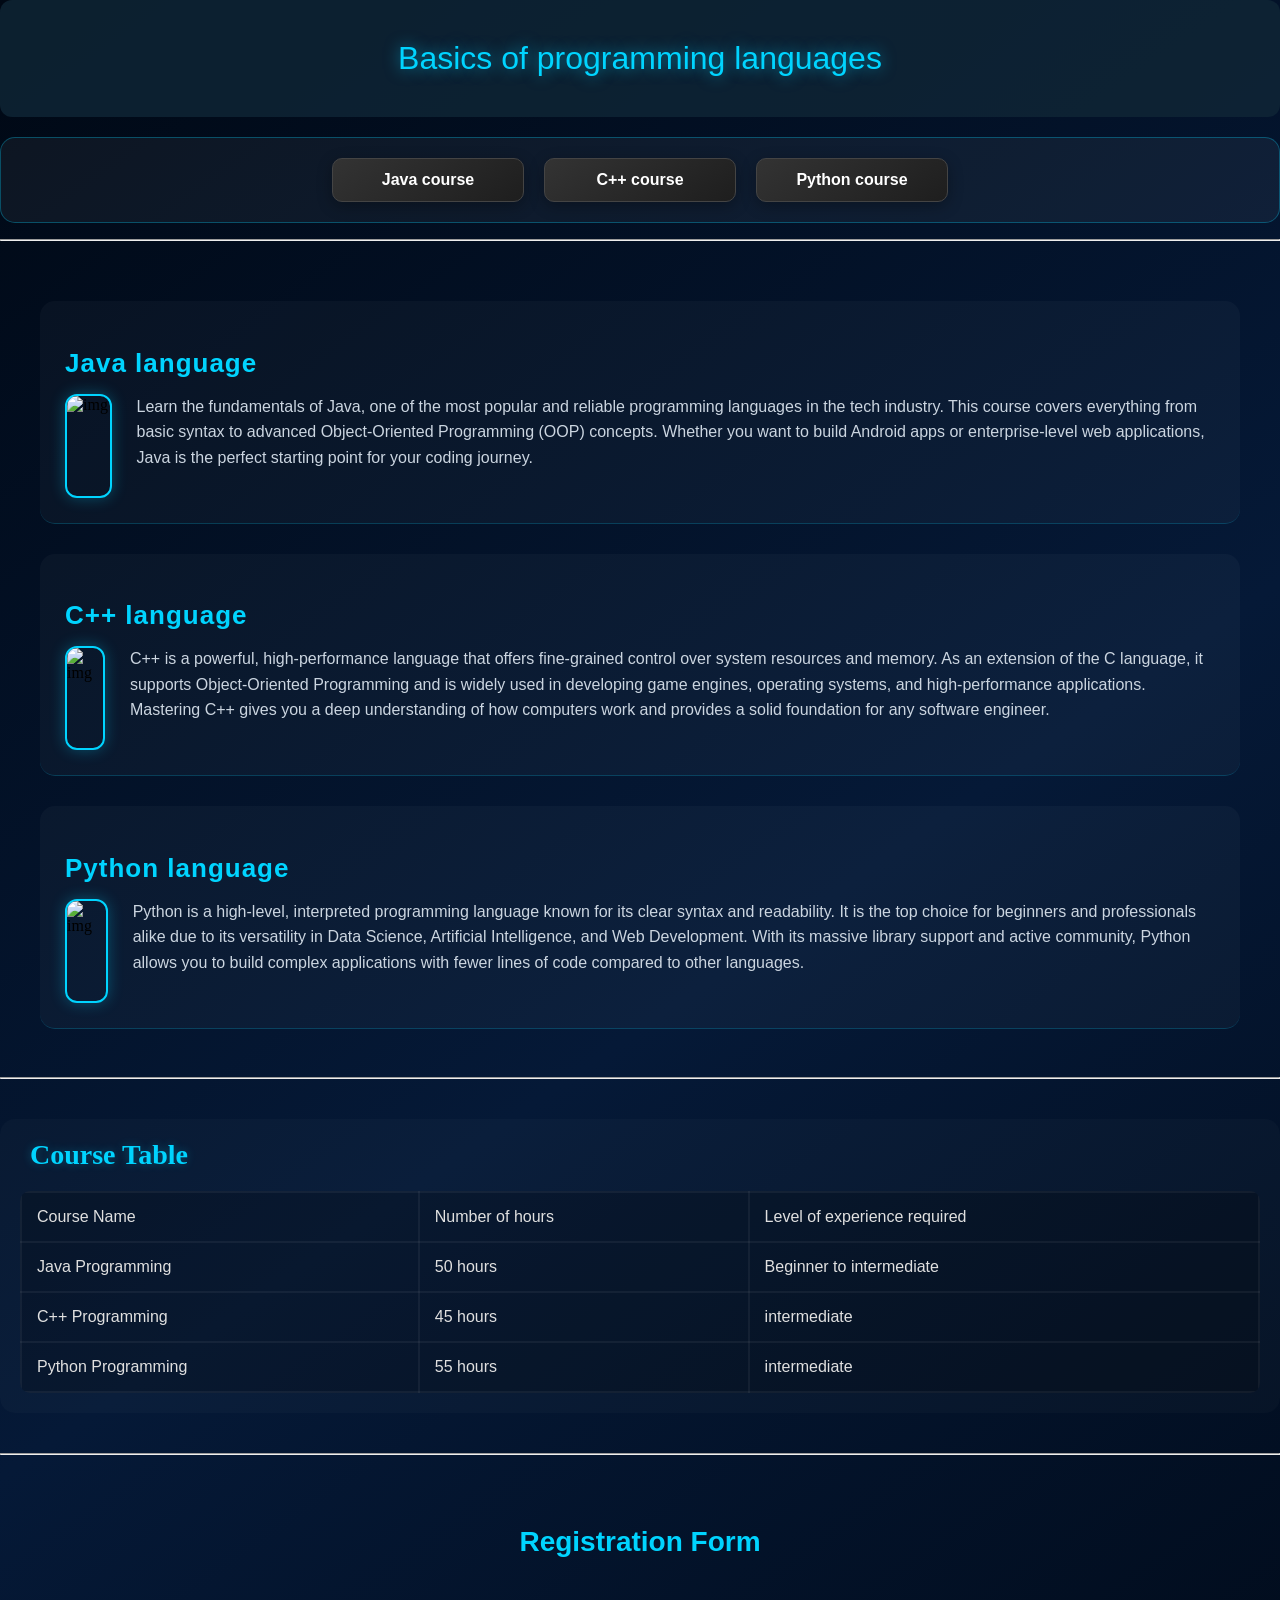
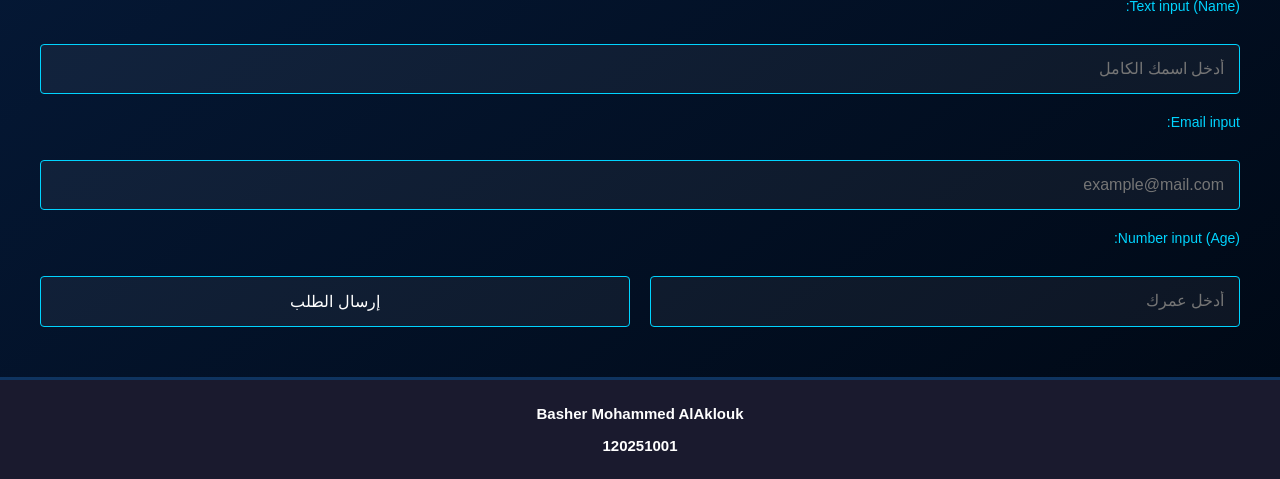
==== course01.html @ 93dc59b9 "Add files via upload" ====
<!doctype html>
<html>
  <style>
    body {
    background: linear-gradient(145deg, #000814 0%, #051937 50%, #000814 100%);
    min-height: 100vh;
    margin: 0;
      
    }
    #header1 {
          background-color: rgba(15, 38, 54, 0.8);
    color: #00d4ff; 
    text-align: center;
    font-size: 32px;
    margin-bottom: 20px;
    padding: 40px 20px;
    border-radius: 12px;
    text-shadow: 0 0 15px rgba(0, 212, 255, 0.6); 
    font-family: 'Segoe UI', sans-serif;
    }

    .navMenu ul {
       display: flex;
    list-style: none;
    padding: 20px;
    gap: 20px;
    justify-content: center;
    border-radius: 15px;
    background: rgba(255, 255, 255, 0.05); 
    border: 1px solid rgba(0, 212, 255, 0.3); 
    max-width: 100%;
    }

    .nav_Menu a:hover {
     background: #00d4ff;
    color: #000;
    transform: translateY(-5px);
    box-shadow: 0 8px 20px rgba(0, 212, 255, 0.4);
    border-color: #fff;
    }
    .nav_Menu a {
     display: flex;
    align-items: center;
    justify-content: center;
    color: #ffffff;
    text-decoration: none;
    font-family: "Segoe UI", sans-serif;
    font-weight: 600;
    font-size: 16px;
    background: linear-gradient(145deg, #333, #1e1e1e);
    border: 1px solid #444;
    border-radius: 10px;
    
    padding: 12px 25px;
    min-width: 140px; 
    transition: all 0.4s cubic-bezier(0.175, 0.885, 0.32, 1.275);
    box-shadow: 0 4px 15px rgba(0,0,0,0.3);
    }
   .aboutSection {
    display: flex;
    flex-direction: column;
    gap: 30px; 
    padding: 40px;
    margin-top: 20px;
}


.item {
    background: rgba(255, 255, 255, 0.03); 
    padding: 25px;
    border-radius: 15px;
    border-bottom: 1px solid rgba(0, 212, 255, 0.2);
    transition: 0.3s;
}


.item:hover {
    background: rgba(255, 255, 255, 0.07);
    transform: scale(1.01); 
}

.item h2 {
    color: #00d4ff; 
    font-size: 26px;
    margin-bottom: 15px;
    font-family: 'Segoe UI', sans-serif;
    letter-spacing: 1px;
}


.contentImeg {
    display: flex;
    align-items: flex-start; 
    gap: 25px;
}


.contentImeg img {
    width: 100px;
    height: 100px;
    object-fit: cover;
    border: 2px solid #00d4ff; 
    border-radius: 12px;
    box-shadow: 0 0 15px rgba(0, 212, 255, 0.3); 
}


.item p {
    font-size: 16px;
    font-family: 'Segoe UI', Tahoma, sans-serif;
    line-height: 1.6;
    color: #cbd5e0; 
    margin: 0;
}

.tableContainer {
    margin: 40px 0;
    padding: 20px;
    background: rgba(255, 255, 255, 0.02);
    border-radius: 15px;
    overflow: hidden; 
}


#captionTable {
    text-align: left;
    font-size: 28px;
    font-weight: bold;
    margin-bottom: 20px;
    color: #00d4ff;
    text-shadow: 0 0 10px rgba(0, 212, 255, 0.3);
    padding-left: 10px;
}

.tableSection table {
    width: 100%;
    border-collapse: collapse;
    font-family: 'Segoe UI', sans-serif;
    background: rgba(0, 0, 0, 0.2); 
    border-radius: 10px;
    overflow: hidden;
}


.tableSection th {
    background-color: rgba(0, 212, 255, 0.1); 
    color: #00d4ff;
    font-weight: 600;
    padding: 18px;
    border: 2px solid rgba(0, 212, 255, 0.2); 
    text-align: left;
    text-transform: uppercase;
    font-size: 14px;
    letter-spacing: 1px;
}


.tableSection td {
    padding: 15px;
    border: 2px solid rgba(255, 255, 255, 0.05); 
    text-align: left;
    color: #e0e0e0; 
    font-size: 16px;
}

.registrationForm {
    width: 100%; 
    padding: 40px 20px;
    background-color:linear-gradient(145deg, #000814 0%, #051937 50%, #000814 100%);
    box-sizing: border-box;
    direction: rtl; 
    font-family: 'Segoe UI', Tahoma, Geneva, Verdana, sans-serif;
}


.registrationForm h2 {
    color: #00d4ff;
    text-align: center;
    font-size: 28px;
    margin-bottom: 40px;
    text-transform: capitalize;
}


.registrationForm form {
    display: flex;
    flex-wrap: wrap; 
    justify-content: space-between; 
    gap: 20px;
    max-width: 1200px; 
    margin: 0 auto; 
}


.registrationForm label {
    display: block;
    color: #00d4ff; 
    margin-bottom: 10px;
    font-size: 14px;
    width: 100%; 
}


.registrationForm input,
.registrationForm input[type="email"],
.registrationForm input[type="number"] {
    flex: 1; 
    min-width: 280px; 
    padding: 15px;
    background-color: rgba(255, 255, 255, 0.05); 
    border: 1px solid #00d4ff; 
    border-radius: 4px;
    color: #fff;
    font-size: 16px;
    transition: all 0.3s ease;
}


.registrationForm input:focus {
    outline: none;
    background-color: rgba(0, 212, 255, 0.1);
    box-shadow: 0 0 10px rgba(0, 212, 255, 0.2);
}

/
.registrationForm input[type="submit"] {
    width: 100%; 
    padding: 15px;
    background-color: #00d4ff;
    color: #050a18;
    border: none;
    border-radius: 4px;
    font-weight: bold;
    font-size: 18px;
    cursor: pointer;
    margin-top: 20px;
    transition: background-color 0.3s ease;
}

.registrationForm input[type="submit"]:hover {
    background-color: #1394cb;
}

 .custom-footer {
    background-color: #1a1a2e; /* لون داكن وأنيق */
    color: #ffffff;
    padding: 10px 0;
    text-align: center;
    border-top: 3px solid #0f3460;
    font-family: 'Segoe UI', Tahoma, Geneva, Verdana, sans-serif;
    margin-top: 10px;
    margin-bottom: -20px;
    padding-bottom: -100px;
    padding-top: -90px;
  }

  .footer-conten{ 
    font-size: 15px;
    text-align: center;
    margin-top: 5px;
    margin-bottom: 5px;
    padding-top: -30px;
    padding-bottom: -50px;
  }
  </style>
  <head>
    <meta charset="utf-8" />
    <meta http-equiv="X-UA-Compatible" content="IE=edge" />
    <title>Course 01</title>
    <meta name="description" content="" />
    <meta name="viewport" content="width=device-width, initial-scale=1" />
    <link rel="stylesheet" href="" />
  </head>
  <body>
    <header id="header1">Basics of programming languages</header>
    <nav class="navMenu">
      <ul class="nav_Menu">
        <li>
          <a href="https://gemini.google.com/" target="_blank">Java course</a>
        </li>
        <li>
          <a href="https://gemini.google.com/" target="_blank">C++ course</a>
        </li>
        <li>
          <a href="https://gemini.google.com/" target="_blank">Python course</a>
        </li>
      </ul>
    </nav>
    <hr />
    <div class="aboutSection">
      <div class="item">
        <h2>Java language</h2>
        <div class="contentImeg">
          <img
            src="c:\Users\H.P\Desktop\526294002_17915613321141243_2904717160649596808_n.jpg"
            alt="img"
          />
          <p>
            Learn the fundamentals of Java, one of the most popular and reliable
            programming languages in the tech industry. This course covers
            everything from basic syntax to advanced Object-Oriented Programming
            (OOP) concepts. Whether you want to build Android apps or
            enterprise-level web applications, Java is the perfect starting
            point for your coding journey.
          </p>
        </div>
      </div>
      <div class="item">
        <h2>C++ language</h2>
        <div class="contentImeg">
          <img
            src="c:\Users\H.P\Desktop\526294002_17915613321141243_2904717160649596808_n.jpg"
            alt="img"
          />
          <p>
            C++ is a powerful, high-performance language that offers
            fine-grained control over system resources and memory. As an
            extension of the C language, it supports Object-Oriented Programming
            and is widely used in developing game engines, operating systems,
            and high-performance applications. Mastering C++ gives you a deep
            understanding of how computers work and provides a solid foundation
            for any software engineer.
          </p>
        </div>
      </div>
      <div class="item">
        <h2>Python language</h2>
        <div class="contentImeg">
          <img
            src="c:\Users\H.P\Desktop\526294002_17915613321141243_2904717160649596808_n.jpg"
            alt="img"
          />
          <p>
            Python is a high-level, interpreted programming language known for
            its clear syntax and readability. It is the top choice for beginners
            and professionals alike due to its versatility in Data Science,
            Artificial Intelligence, and Web Development. With its massive
            library support and active community, Python allows you to build
            complex applications with fewer lines of code compared to other
            languages.
          </p>
        </div>
      </div>
    </div>
    <hr />
    <div class="tableContainer">
    <div class="tableSection">
      <div id="captionTable"> <caption>Course Table </caption></div>
     
      <table>
        <thead>
          <td>Course Name</td>
          <td>Number of hours</td>
          <td>Level of experience required</td>
        </thead>
        <tbody>
          <tr>
            <td>Java Programming</td>
            <td>50 hours</td>
            <td>Beginner to intermediate</td>
          </tr>

          <tr>
            <td>C++ Programming</td>
            <td>45 hours</td>
            <td>intermediate</td>
          </tr>

          <tr>
            <td>Python Programming</td>
            <td>55 hours</td>
            <td>intermediate</td>
          </tr>
        </tbody>
      </table>
    </div>
    </div>
    <hr>
    <div class="registrationForm">
         <h2 style="color: #00d4ff; text-align: center;">Registration Form</h2>
        <form>
            <label for="name">Text input (Name):</label>
            <input type="text" id="name" name="name" placeholder="أدخل اسمك الكامل">

            <label for="email">Email input:</label>
            <input type="email" id="email" name="email" placeholder="example@mail.com">

            <label for="age">Number input (Age):</label>
            <input type="number" id="age" name="age" placeholder="أدخل عمرك">

            <input type="submit" value="إرسال الطلب">
        </form>
    </div>

    <footer class="custom-footer">
    <div class="footer-conten">
      <p><strong>Basher Mohammed AlAklouk</strong></p>
      <p><strong>120251001</strong></p>
    </div>
  </footer>

  </body>
</html>
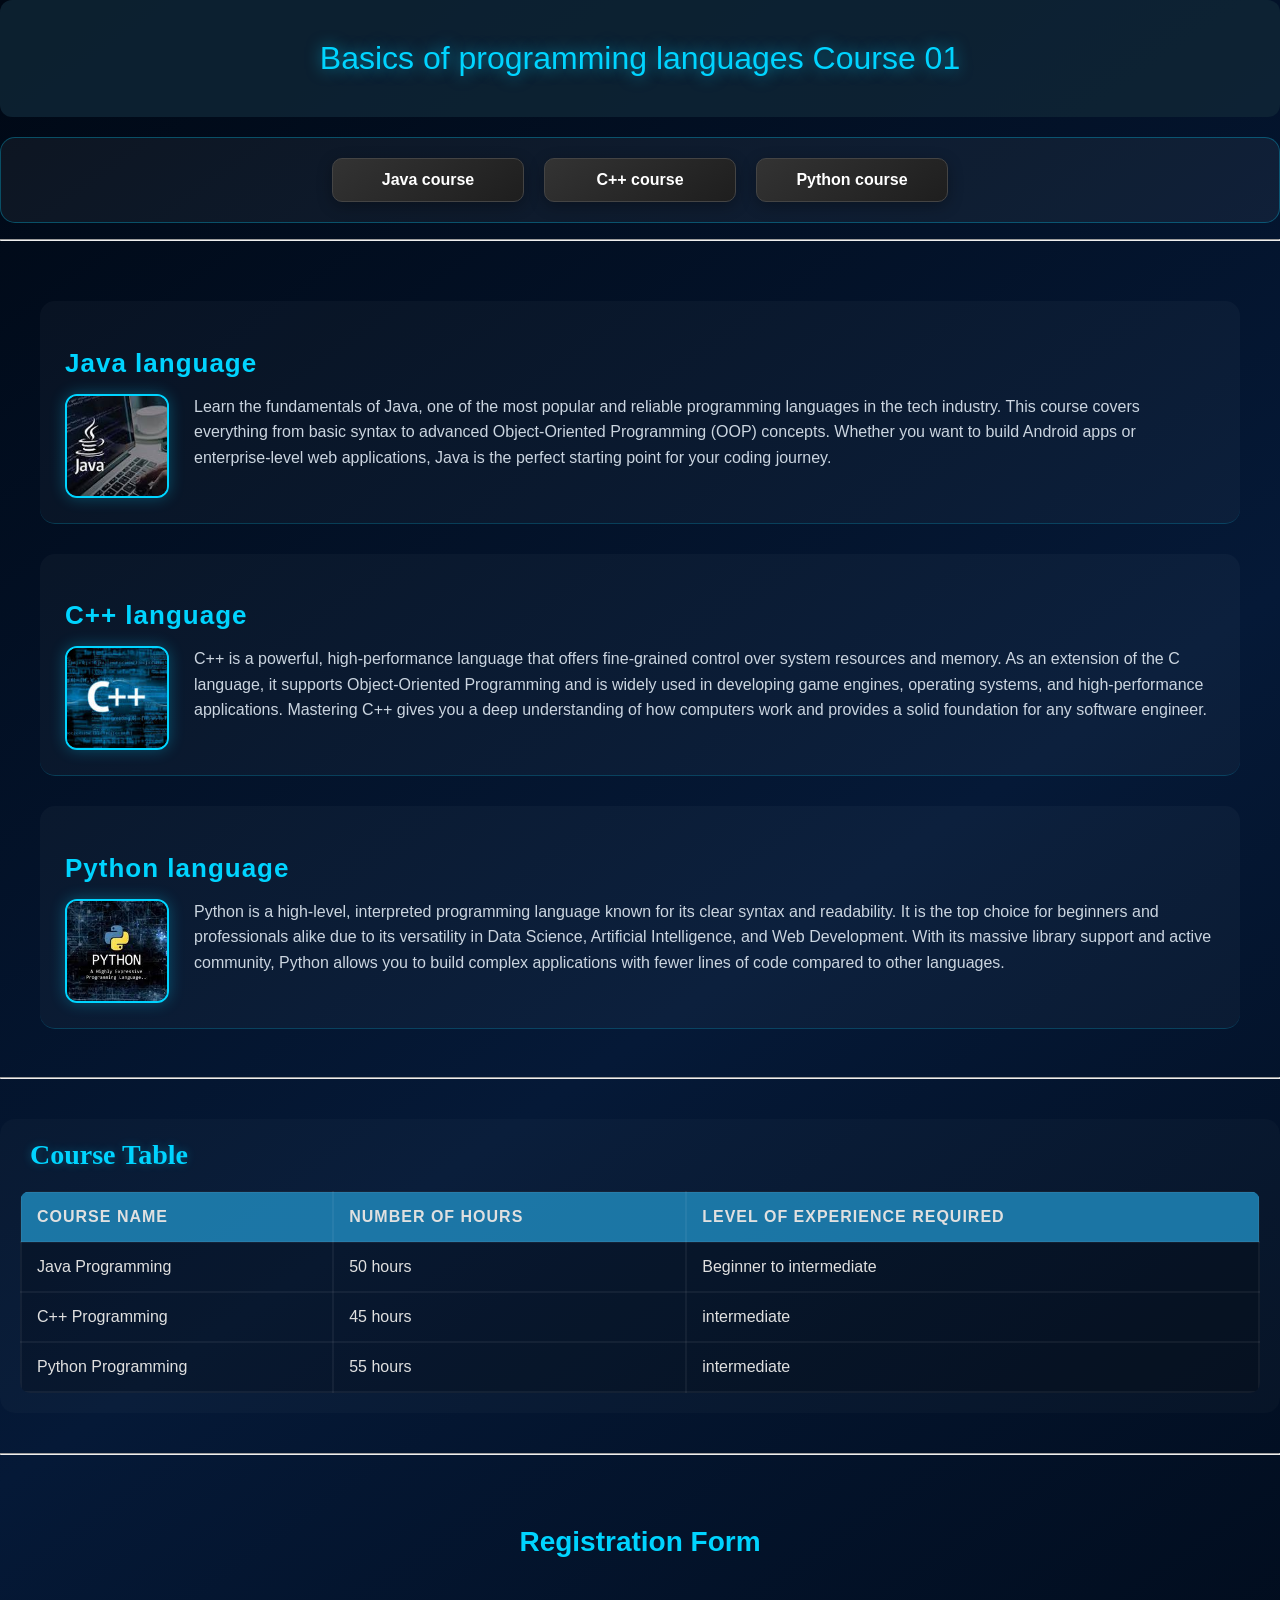
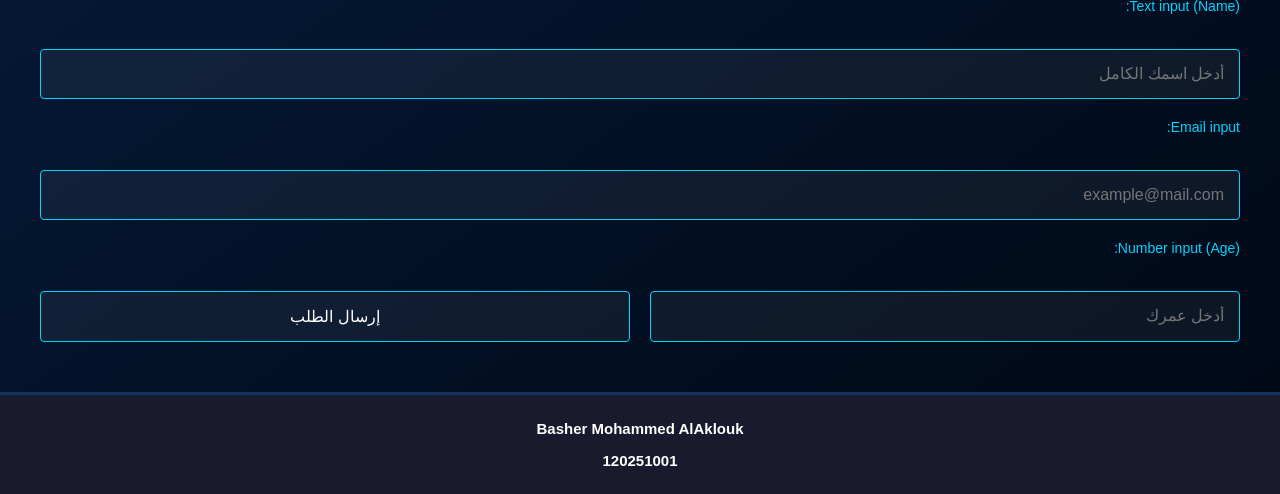
==== commit 4e3d055d: "Create course01.html" ====
--- a/course01.html
+++ b/course01.html
@@ -1,403 +1,405 @@
-<!doctype html>
-<html>
-  <style>
-    body {
-    background: linear-gradient(145deg, #000814 0%, #051937 50%, #000814 100%);
-    min-height: 100vh;
-    margin: 0;
-      
-    }
-    #header1 {
-          background-color: rgba(15, 38, 54, 0.8);
-    color: #00d4ff; 
-    text-align: center;
-    font-size: 32px;
-    margin-bottom: 20px;
-    padding: 40px 20px;
-    border-radius: 12px;
-    text-shadow: 0 0 15px rgba(0, 212, 255, 0.6); 
-    font-family: 'Segoe UI', sans-serif;
-    }
-
-    .navMenu ul {
-       display: flex;
-    list-style: none;
-    padding: 20px;
-    gap: 20px;
-    justify-content: center;
-    border-radius: 15px;
-    background: rgba(255, 255, 255, 0.05); 
-    border: 1px solid rgba(0, 212, 255, 0.3); 
-    max-width: 100%;
-    }
-
-    .nav_Menu a:hover {
-     background: #00d4ff;
-    color: #000;
-    transform: translateY(-5px);
-    box-shadow: 0 8px 20px rgba(0, 212, 255, 0.4);
-    border-color: #fff;
-    }
-    .nav_Menu a {
-     display: flex;
-    align-items: center;
-    justify-content: center;
-    color: #ffffff;
-    text-decoration: none;
-    font-family: "Segoe UI", sans-serif;
-    font-weight: 600;
-    font-size: 16px;
-    background: linear-gradient(145deg, #333, #1e1e1e);
-    border: 1px solid #444;
-    border-radius: 10px;
-    
-    padding: 12px 25px;
-    min-width: 140px; 
-    transition: all 0.4s cubic-bezier(0.175, 0.885, 0.32, 1.275);
-    box-shadow: 0 4px 15px rgba(0,0,0,0.3);
-    }
-   .aboutSection {
-    display: flex;
-    flex-direction: column;
-    gap: 30px; 
-    padding: 40px;
-    margin-top: 20px;
-}
-
-
-.item {
-    background: rgba(255, 255, 255, 0.03); 
-    padding: 25px;
-    border-radius: 15px;
-    border-bottom: 1px solid rgba(0, 212, 255, 0.2);
-    transition: 0.3s;
-}
-
-
-.item:hover {
-    background: rgba(255, 255, 255, 0.07);
-    transform: scale(1.01); 
-}
-
-.item h2 {
-    color: #00d4ff; 
-    font-size: 26px;
-    margin-bottom: 15px;
-    font-family: 'Segoe UI', sans-serif;
-    letter-spacing: 1px;
-}
-
-
-.contentImeg {
-    display: flex;
-    align-items: flex-start; 
-    gap: 25px;
-}
-
-
-.contentImeg img {
-    width: 100px;
-    height: 100px;
-    object-fit: cover;
-    border: 2px solid #00d4ff; 
-    border-radius: 12px;
-    box-shadow: 0 0 15px rgba(0, 212, 255, 0.3); 
-}
-
-
-.item p {
-    font-size: 16px;
-    font-family: 'Segoe UI', Tahoma, sans-serif;
-    line-height: 1.6;
-    color: #cbd5e0; 
-    margin: 0;
-}
-
-.tableContainer {
-    margin: 40px 0;
-    padding: 20px;
-    background: rgba(255, 255, 255, 0.02);
-    border-radius: 15px;
-    overflow: hidden; 
-}
-
-
-#captionTable {
-    text-align: left;
-    font-size: 28px;
-    font-weight: bold;
-    margin-bottom: 20px;
-    color: #00d4ff;
-    text-shadow: 0 0 10px rgba(0, 212, 255, 0.3);
-    padding-left: 10px;
-}
-
-.tableSection table {
-    width: 100%;
-    border-collapse: collapse;
-    font-family: 'Segoe UI', sans-serif;
-    background: rgba(0, 0, 0, 0.2); 
-    border-radius: 10px;
-    overflow: hidden;
-}
-
-
-.tableSection th {
-    background-color: rgba(0, 212, 255, 0.1); 
-    color: #00d4ff;
-    font-weight: 600;
-    padding: 18px;
-    border: 2px solid rgba(0, 212, 255, 0.2); 
-    text-align: left;
-    text-transform: uppercase;
-    font-size: 14px;
-    letter-spacing: 1px;
-}
-
-
-.tableSection td {
-    padding: 15px;
-    border: 2px solid rgba(255, 255, 255, 0.05); 
-    text-align: left;
-    color: #e0e0e0; 
-    font-size: 16px;
-}
-
-.registrationForm {
-    width: 100%; 
-    padding: 40px 20px;
-    background-color:linear-gradient(145deg, #000814 0%, #051937 50%, #000814 100%);
-    box-sizing: border-box;
-    direction: rtl; 
-    font-family: 'Segoe UI', Tahoma, Geneva, Verdana, sans-serif;
-}
-
-
-.registrationForm h2 {
-    color: #00d4ff;
-    text-align: center;
-    font-size: 28px;
-    margin-bottom: 40px;
-    text-transform: capitalize;
-}
-
-
-.registrationForm form {
-    display: flex;
-    flex-wrap: wrap; 
-    justify-content: space-between; 
-    gap: 20px;
-    max-width: 1200px; 
-    margin: 0 auto; 
-}
-
-
-.registrationForm label {
-    display: block;
-    color: #00d4ff; 
-    margin-bottom: 10px;
-    font-size: 14px;
-    width: 100%; 
-}
-
-
-.registrationForm input,
-.registrationForm input[type="email"],
-.registrationForm input[type="number"] {
-    flex: 1; 
-    min-width: 280px; 
-    padding: 15px;
-    background-color: rgba(255, 255, 255, 0.05); 
-    border: 1px solid #00d4ff; 
-    border-radius: 4px;
-    color: #fff;
-    font-size: 16px;
-    transition: all 0.3s ease;
-}
-
-
-.registrationForm input:focus {
-    outline: none;
-    background-color: rgba(0, 212, 255, 0.1);
-    box-shadow: 0 0 10px rgba(0, 212, 255, 0.2);
-}
-
-/
-.registrationForm input[type="submit"] {
-    width: 100%; 
-    padding: 15px;
-    background-color: #00d4ff;
-    color: #050a18;
-    border: none;
-    border-radius: 4px;
-    font-weight: bold;
-    font-size: 18px;
-    cursor: pointer;
-    margin-top: 20px;
-    transition: background-color 0.3s ease;
-}
-
-.registrationForm input[type="submit"]:hover {
-    background-color: #1394cb;
-}
-
- .custom-footer {
-    background-color: #1a1a2e; /* لون داكن وأنيق */
-    color: #ffffff;
-    padding: 10px 0;
-    text-align: center;
-    border-top: 3px solid #0f3460;
-    font-family: 'Segoe UI', Tahoma, Geneva, Verdana, sans-serif;
-    margin-top: 10px;
-    margin-bottom: -20px;
-    padding-bottom: -100px;
-    padding-top: -90px;
-  }
-
-  .footer-conten{ 
-    font-size: 15px;
-    text-align: center;
-    margin-top: 5px;
-    margin-bottom: 5px;
-    padding-top: -30px;
-    padding-bottom: -50px;
-  }
-  </style>
-  <head>
-    <meta charset="utf-8" />
-    <meta http-equiv="X-UA-Compatible" content="IE=edge" />
-    <title>Course 01</title>
-    <meta name="description" content="" />
-    <meta name="viewport" content="width=device-width, initial-scale=1" />
-    <link rel="stylesheet" href="" />
-  </head>
-  <body>
-    <header id="header1">Basics of programming languages</header>
-    <nav class="navMenu">
-      <ul class="nav_Menu">
-        <li>
-          <a href="https://gemini.google.com/" target="_blank">Java course</a>
-        </li>
-        <li>
-          <a href="https://gemini.google.com/" target="_blank">C++ course</a>
-        </li>
-        <li>
-          <a href="https://gemini.google.com/" target="_blank">Python course</a>
-        </li>
-      </ul>
-    </nav>
-    <hr />
-    <div class="aboutSection">
-      <div class="item">
-        <h2>Java language</h2>
-        <div class="contentImeg">
-          <img
-            src="c:\Users\H.P\Desktop\526294002_17915613321141243_2904717160649596808_n.jpg"
-            alt="img"
-          />
-          <p>
-            Learn the fundamentals of Java, one of the most popular and reliable
-            programming languages in the tech industry. This course covers
-            everything from basic syntax to advanced Object-Oriented Programming
-            (OOP) concepts. Whether you want to build Android apps or
-            enterprise-level web applications, Java is the perfect starting
-            point for your coding journey.
-          </p>
-        </div>
-      </div>
-      <div class="item">
-        <h2>C++ language</h2>
-        <div class="contentImeg">
-          <img
-            src="c:\Users\H.P\Desktop\526294002_17915613321141243_2904717160649596808_n.jpg"
-            alt="img"
-          />
-          <p>
-            C++ is a powerful, high-performance language that offers
-            fine-grained control over system resources and memory. As an
-            extension of the C language, it supports Object-Oriented Programming
-            and is widely used in developing game engines, operating systems,
-            and high-performance applications. Mastering C++ gives you a deep
-            understanding of how computers work and provides a solid foundation
-            for any software engineer.
-          </p>
-        </div>
-      </div>
-      <div class="item">
-        <h2>Python language</h2>
-        <div class="contentImeg">
-          <img
-            src="c:\Users\H.P\Desktop\526294002_17915613321141243_2904717160649596808_n.jpg"
-            alt="img"
-          />
-          <p>
-            Python is a high-level, interpreted programming language known for
-            its clear syntax and readability. It is the top choice for beginners
-            and professionals alike due to its versatility in Data Science,
-            Artificial Intelligence, and Web Development. With its massive
-            library support and active community, Python allows you to build
-            complex applications with fewer lines of code compared to other
-            languages.
-          </p>
-        </div>
-      </div>
-    </div>
-    <hr />
-    <div class="tableContainer">
-    <div class="tableSection">
-      <div id="captionTable"> <caption>Course Table </caption></div>
-     
-      <table>
-        <thead>
-          <td>Course Name</td>
-          <td>Number of hours</td>
-          <td>Level of experience required</td>
-        </thead>
-        <tbody>
-          <tr>
-            <td>Java Programming</td>
-            <td>50 hours</td>
-            <td>Beginner to intermediate</td>
-          </tr>
-
-          <tr>
-            <td>C++ Programming</td>
-            <td>45 hours</td>
-            <td>intermediate</td>
-          </tr>
-
-          <tr>
-            <td>Python Programming</td>
-            <td>55 hours</td>
-            <td>intermediate</td>
-          </tr>
-        </tbody>
-      </table>
-    </div>
-    </div>
-    <hr>
-    <div class="registrationForm">
-         <h2 style="color: #00d4ff; text-align: center;">Registration Form</h2>
-        <form>
-            <label for="name">Text input (Name):</label>
-            <input type="text" id="name" name="name" placeholder="أدخل اسمك الكامل">
-
-            <label for="email">Email input:</label>
-            <input type="email" id="email" name="email" placeholder="example@mail.com">
-
-            <label for="age">Number input (Age):</label>
-            <input type="number" id="age" name="age" placeholder="أدخل عمرك">
-
-            <input type="submit" value="إرسال الطلب">
-        </form>
-    </div>
-
-    <footer class="custom-footer">
-    <div class="footer-conten">
-      <p><strong>Basher Mohammed AlAklouk</strong></p>
-      <p><strong>120251001</strong></p>
-    </div>
-  </footer>
-
-  </body>
-</html>
+<!doctype html>
+<html>
+  <style>
+    body {
+    background: linear-gradient(145deg, #000814 0%, #051937 50%, #000814 100%);
+    min-height: 100vh;
+    margin: 0;
+      
+    }
+    #header1 {
+          background-color: rgba(15, 38, 54, 0.8);
+    color: #00d4ff; 
+    text-align: center;
+    font-size: 32px;
+    margin-bottom: 20px;
+    padding: 40px 20px;
+    border-radius: 12px;
+    text-shadow: 0 0 15px rgba(0, 212, 255, 0.6); 
+    font-family: 'Segoe UI', sans-serif;
+    }
+
+    .navMenu ul {
+       display: flex;
+    list-style: none;
+    padding: 20px;
+    gap: 20px;
+    justify-content: center;
+    border-radius: 15px;
+    background: rgba(255, 255, 255, 0.05); 
+    border: 1px solid rgba(0, 212, 255, 0.3); 
+    max-width: 100%;
+    }
+
+    .nav_Menu a:hover {
+     background: #00d4ff;
+    color: #000;
+    transform: translateY(-5px);
+    box-shadow: 0 8px 20px rgba(0, 212, 255, 0.4);
+    border-color: #fff;
+    }
+    .nav_Menu a {
+     display: flex;
+    align-items: center;
+    justify-content: center;
+    color: #ffffff;
+    text-decoration: none;
+    font-family: "Segoe UI", sans-serif;
+    font-weight: 600;
+    font-size: 16px;
+    background: linear-gradient(145deg, #333, #1e1e1e);
+    border: 1px solid #444;
+    border-radius: 10px;
+    
+    padding: 12px 25px;
+    min-width: 140px; 
+    transition: all 0.4s cubic-bezier(0.175, 0.885, 0.32, 1.275);
+    box-shadow: 0 4px 15px rgba(0,0,0,0.3);
+    }
+   .aboutSection {
+    display: flex;
+    flex-direction: column;
+    gap: 30px; 
+    padding: 40px;
+    margin-top: 20px;
+}
+
+
+.item {
+    background: rgba(255, 255, 255, 0.03); 
+    padding: 25px;
+    border-radius: 15px;
+    border-bottom: 1px solid rgba(0, 212, 255, 0.2);
+    transition: 0.3s;
+}
+
+
+.item:hover {
+    background: rgba(255, 255, 255, 0.07);
+    transform: scale(1.01); 
+}
+
+.item h2 {
+    color: #00d4ff; 
+    font-size: 26px;
+    margin-bottom: 15px;
+    font-family: 'Segoe UI', sans-serif;
+    letter-spacing: 1px;
+}
+
+
+.contentImeg {
+    display: flex;
+    align-items: flex-start; 
+    gap: 25px;
+}
+
+
+.contentImeg img {
+    width: 100px;
+    height: 100px;
+    object-fit: cover;
+    border: 2px solid #00d4ff; 
+    border-radius: 12px;
+    box-shadow: 0 0 15px rgba(0, 212, 255, 0.3); 
+}
+
+
+.item p {
+    font-size: 16px;
+    font-family: 'Segoe UI', Tahoma, sans-serif;
+    line-height: 1.6;
+    color: #cbd5e0; 
+    margin: 0;
+}
+
+.tableContainer {
+    margin: 40px 0;
+    padding: 20px;
+    background: rgba(255, 255, 255, 0.02);
+    border-radius: 15px;
+    overflow: hidden; 
+}
+
+
+#captionTable {
+    text-align: left;
+    font-size: 28px;
+    font-weight: bold;
+    margin-bottom: 20px;
+    color: #00d4ff;
+    text-shadow: 0 0 10px rgba(0, 212, 255, 0.3);
+    padding-left: 10px;
+}
+
+.tableSection table {
+    width: 100%;
+    border-collapse: collapse;
+    font-family: 'Segoe UI', sans-serif;
+    background: rgba(0, 0, 0, 0.2); 
+    border-radius: 10px;
+    overflow: hidden;
+}
+
+
+.tableSection thead {
+    font-weight: 600;
+    padding: 18px;
+    border: 2px solid rgba(0, 212, 255, 0.2); 
+    text-align: left;
+    text-transform: uppercase;
+    font-size: 18px;
+    letter-spacing: 1px;
+     background-color: rgba(34, 144, 198, 0.79); 
+
+}
+
+
+.tableSection td {
+    padding: 15px;
+    border: 2px solid rgba(255, 255, 255, 0.05); 
+    text-align: left;
+    color: #e0e0e0; 
+    font-size: 16px;
+}
+
+.registrationForm {
+    width: 100%; 
+    padding: 40px 20px;
+    background-color:linear-gradient(145deg, #000814 0%, #051937 50%, #000814 100%);
+    box-sizing: border-box;
+    direction: rtl; 
+    font-family: 'Segoe UI', Tahoma, Geneva, Verdana, sans-serif;
+}
+
+
+.registrationForm h2 {
+    color: #00d4ff;
+    text-align: center;
+    font-size: 28px;
+    margin-bottom: 40px;
+    text-transform: capitalize;
+}
+
+
+.registrationForm form {
+    display: flex;
+    flex-wrap: wrap; 
+    justify-content: space-between; 
+    gap: 20px;
+    max-width: 1200px; 
+    margin: 0 auto; 
+    
+}
+
+
+.registrationForm label {
+    display: block;
+    color: #00d4ff; 
+    margin-bottom: 10px;
+    font-size: 14px;
+    width: 100%; 
+    padding-bottom: 5px;
+}
+
+
+.registrationForm input,
+.registrationForm input[type="email"],
+.registrationForm input[type="number"] {
+    flex: 1; 
+    min-width: 280px; 
+    padding: 15px;
+    background-color: rgba(255, 255, 255, 0.05); 
+    border: 1px solid #00d4ff; 
+    border-radius: 4px;
+    color: #fff;
+    font-size: 16px;
+    transition: all 0.3s ease;
+}
+
+
+.registrationForm input:focus {
+    outline: none;
+    background-color: rgba(0, 212, 255, 0.1);
+    box-shadow: 0 0 10px rgba(0, 212, 255, 0.2);
+}
+
+/
+.registrationForm input[type="submit"] {
+    width: 100%; 
+    padding: 15px;
+    background-color: #00d4ff;
+    color: #050a18;
+    border: none;
+    border-radius: 4px;
+    font-weight: bold;
+    font-size: 18px;
+    cursor: pointer;
+    margin-top: 20px;
+    transition: background-color 0.3s ease;
+}
+
+.registrationForm input[type="submit"]:hover {
+    background-color: #1394cb;
+}
+
+ .custom-footer {
+    background-color: #1a1a2e; 
+    color: #ffffff;
+    padding: 10px 0;
+    text-align: center;
+    border-top: 3px solid #0f3460;
+    font-family: 'Segoe UI', Tahoma, Geneva, Verdana, sans-serif;
+    margin-top: 10px;
+    margin-bottom: -20px;
+    padding-bottom: -100px;
+    padding-top: -90px;
+  }
+
+  .footer-conten{ 
+    font-size: 15px;
+    text-align: center;
+    margin-top: 5px;
+    margin-bottom: 5px;
+    padding-top: -30px;
+    padding-bottom: -50px;
+  }
+  </style>
+  <head>
+    <meta charset="utf-8" />
+    <meta http-equiv="X-UA-Compatible" content="IE=edge" />
+    <title>Basher Alakklouk | Course 01</title>
+    <meta name="description" content="" />
+    <meta name="viewport" content="width=device-width, initial-scale=1" />
+    <link rel="stylesheet" href="" />
+  </head>
+  <body>
+    <header id="header1">Basics of programming languages Course 01</header>
+    <nav class="navMenu">
+      <ul class="nav_Menu">
+        <li>
+          <a href="https://www.youtube.com/watch?v=hwFs8v31KPg&list=PLQYjhn7xrRnaHRNU3xUspKQv1wspDJ28O" target="_blank">Java course</a>
+        </li>
+        <li>
+          <a href="https://www.youtube.com/watch?v=XDuWyYxksXU&list=PLDoPjvoNmBAwy-rS6WKudwVeb_x63EzgS" target="_blank">C++ course</a>
+        </li>
+        <li>
+          <a href="https://www.youtube.com/watch?v=mvZHDpCHphk&list=PLDoPjvoNmBAyE_gei5d18qkfIe-Z8mocs" target="_blank">Python course</a>
+        </li>
+      </ul>
+    </nav>
+    <hr />
+    <div class="aboutSection">
+      <div class="item">
+        <h2>Java language</h2>
+        <div class="contentImeg">
+          <img
+            src="[data-uri]"
+            alt="img"
+          />
+          <p>
+            Learn the fundamentals of Java, one of the most popular and reliable
+            programming languages in the tech industry. This course covers
+            everything from basic syntax to advanced Object-Oriented Programming
+            (OOP) concepts. Whether you want to build Android apps or
+            enterprise-level web applications, Java is the perfect starting
+            point for your coding journey.
+          </p>
+        </div>
+      </div>
+      <div class="item">
+        <h2>C++ language</h2>
+        <div class="contentImeg">
+          <img
+            src="[data-uri]"
+            alt="img"
+          />
+          <p>
+            C++ is a powerful, high-performance language that offers
+            fine-grained control over system resources and memory. As an
+            extension of the C language, it supports Object-Oriented Programming
+            and is widely used in developing game engines, operating systems,
+            and high-performance applications. Mastering C++ gives you a deep
+            understanding of how computers work and provides a solid foundation
+            for any software engineer.
+          </p>
+        </div>
+      </div>
+      <div class="item">
+        <h2>Python language</h2>
+        <div class="contentImeg">
+          <img
+            src="[data-uri]"
+            alt="img"
+          />
+          <p>
+            Python is a high-level, interpreted programming language known for
+            its clear syntax and readability. It is the top choice for beginners
+            and professionals alike due to its versatility in Data Science,
+            Artificial Intelligence, and Web Development. With its massive
+            library support and active community, Python allows you to build
+            complex applications with fewer lines of code compared to other
+            languages.
+          </p>
+        </div>
+      </div>
+    </div>
+    <hr />
+    <div class="tableContainer">
+    <div class="tableSection">
+      <div id="captionTable"> <caption>Course Table </caption></div>
+     
+      <table>
+        <thead>
+          <td>Course Name</td>
+          <td>Number of hours</td>
+          <td>Level of experience required</td>
+        </thead>
+        <tbody>
+          <tr>
+            <td>Java Programming</td>
+            <td>50 hours</td>
+            <td>Beginner to intermediate</td>
+          </tr>
+
+          <tr>
+            <td>C++ Programming</td>
+            <td>45 hours</td>
+            <td>intermediate</td>
+          </tr>
+
+          <tr>
+            <td>Python Programming</td>
+            <td>55 hours</td>
+            <td>intermediate</td>
+          </tr>
+        </tbody>
+      </table>
+    </div>
+    </div>
+    <hr>
+    <div class="registrationForm">
+         <h2 style="color: #00d4ff; text-align: center;">Registration Form</h2>
+        <form>
+            <label for="name">Text input (Name):</label>
+            <input type="text" id="name" name="name" placeholder="أدخل اسمك الكامل">
+
+            <label for="email">Email input:</label>
+            <input type="email" id="email" name="email" placeholder="example@mail.com">
+
+            <label for="age">Number input (Age):</label>
+            <input type="number" id="age" name="age" placeholder="أدخل عمرك">
+
+            <input type="submit" value="إرسال الطلب">
+        </form>
+    </div>
+
+    <footer class="custom-footer">
+    <div class="footer-conten">
+      <p><strong>Basher Mohammed AlAklouk</strong></p>
+      <p><strong>120251001</strong></p>
+    </div>
+  </footer>
+
+  </body>
+</html>
